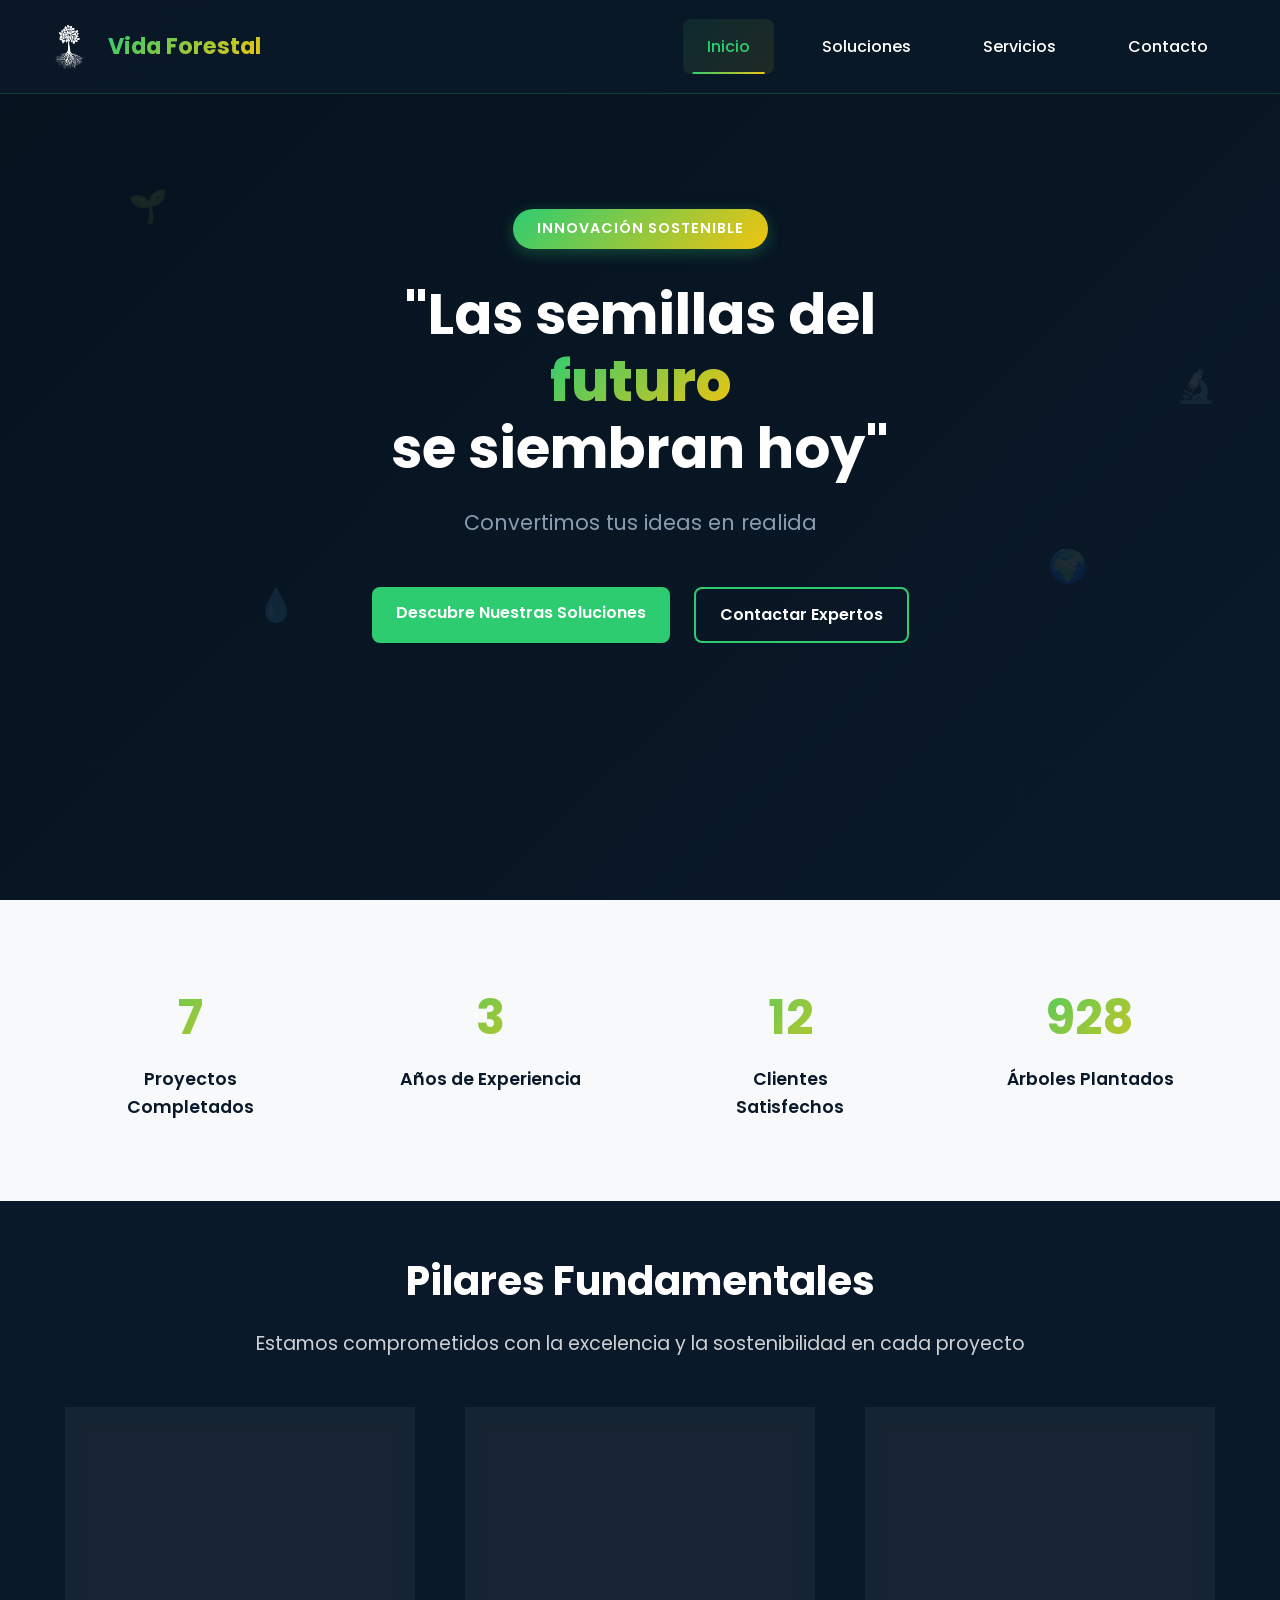
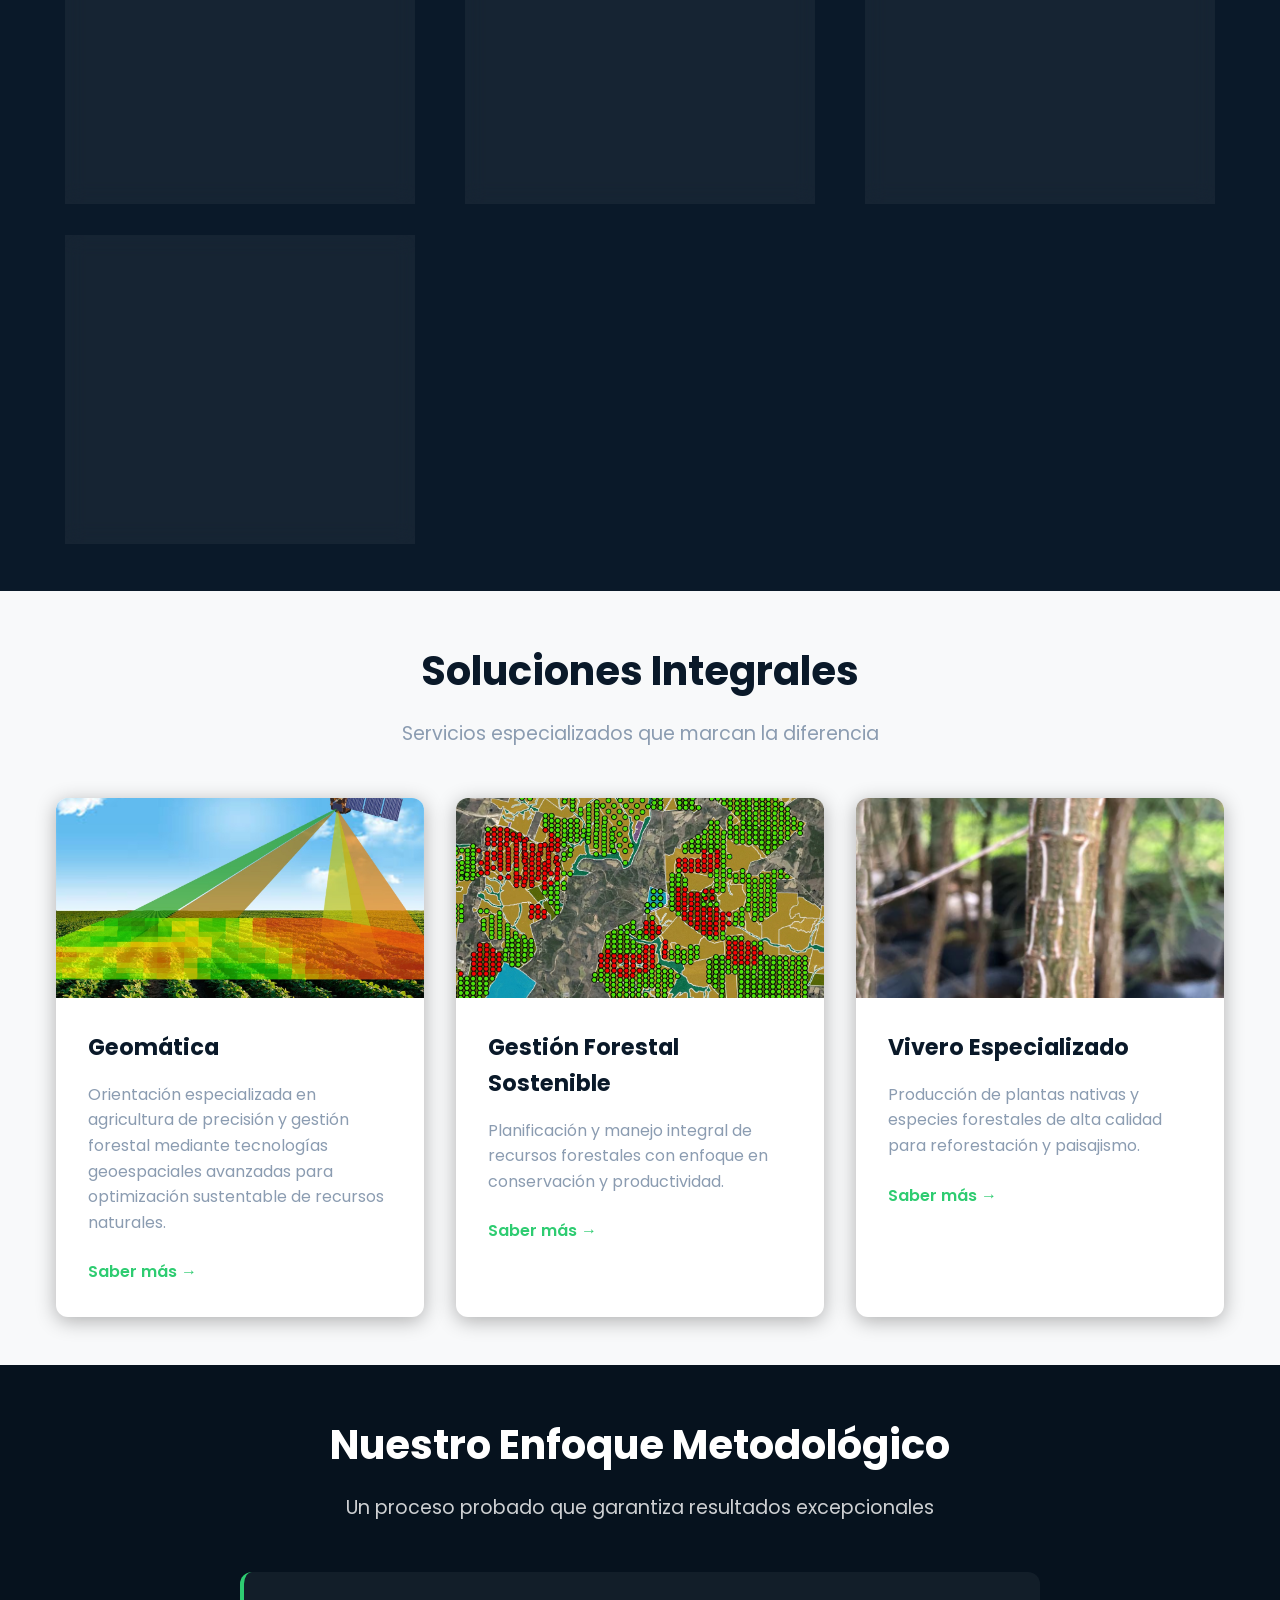
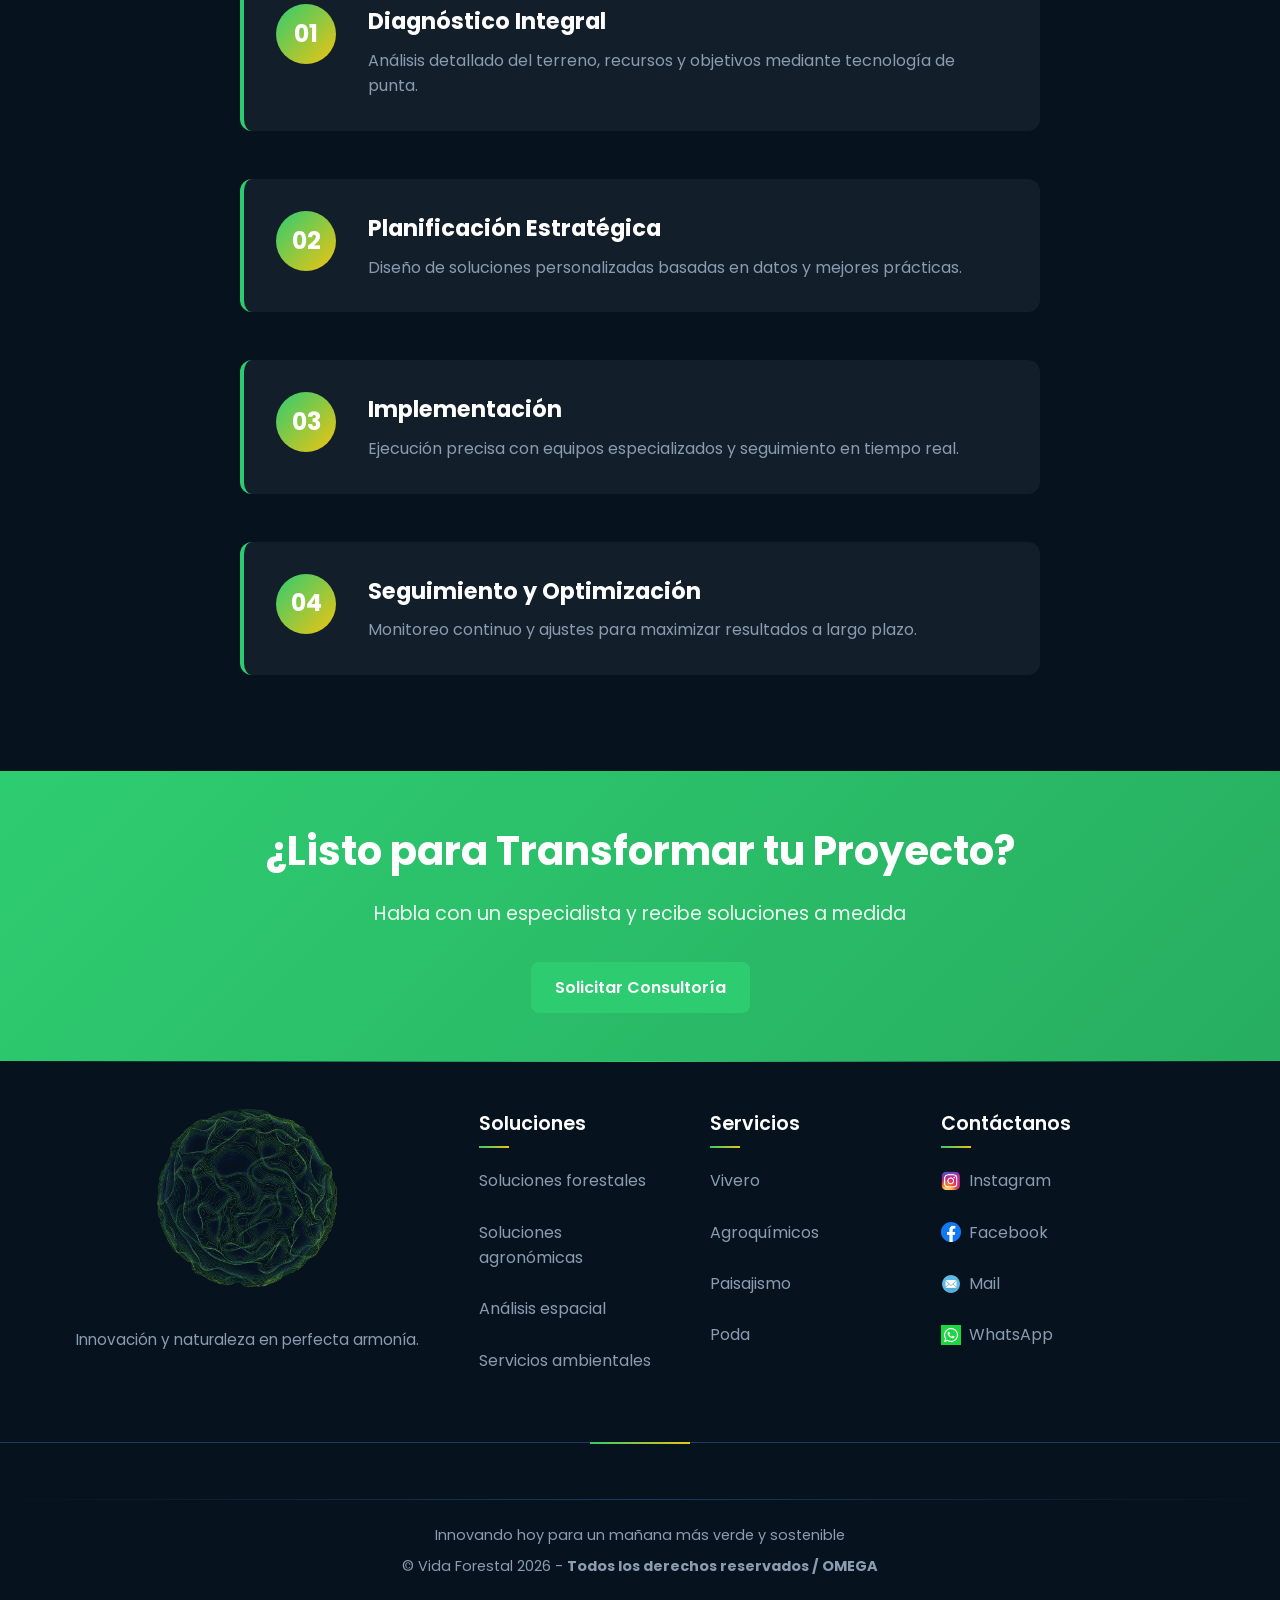
==== index.html @ c8243842 "🌳 Vida Forestal - Sitio web completo" ====
<!DOCTYPE html>
<html lang="es">
<head>
    <meta charset="UTF-8">
    <meta name="viewport" content="width=device-width, initial-scale=1.0">
    <title>Vida Forestal</title>
    <meta name="description" content="Líderes en soluciones forestales sostenibles, tecnología ambiental y gestión de recursos naturales. Innovación y naturaleza en perfecta armonía.">
    <link rel="shortcut icon" href="./img/Logos/data-globe.png" type="image/x-icon">
    <link rel="stylesheet" href="./css/main.css">
    <link rel="stylesheet" href="./css/header-footer.css">
    <link rel="stylesheet" href="./css/index.css">
    <link href="https://unpkg.com/aos@2.3.1/dist/aos.css" rel="stylesheet">
    <link href="https://fonts.googleapis.com/css2?family=Poppins:wght@300;400;500;600;700&display=swap" rel="stylesheet">
</head>

<body>
    <header>
        <div class="logo">
            <img class="logo-img" src="./img/Logos/write.png" alt="VidaForestal">
            <h2 class="nombre">Vida Forestal</h2>
        </div>
        <nav>
            <ul class="menu">
                <li><a href="index.html" class="active">Inicio</a></li>
                <li><a href="Soluciones.html">Soluciones</a></li>
                <li><a href="Servicios.html">Servicios</a></li>                
                <li><a href="Contacto.html">Contacto</a></li>
            </ul>         
        </nav>
        <button class="mobile-menu-btn" aria-label="Menú" aria-expanded="false">☰</button>
    </header>

    <section class="hero-index">
        <div class="hero-video">
            <video autoplay muted loop playsinline class="video-fondo">
                <source src="./video/vivero.mp4" type="video/mp4">
                <source src="./video/trees.mp4" type="video/mp4">
            </video>
            <div class="hero-overlay"></div>
        </div>
        
        <div class="hero-content">
            <div class="hero-badge" data-aos="fade-down">
                <span>Innovación Sostenible</span>
            </div>
            <h1 data-aos="fade-up" data-aos-delay="200">
                <span class="hero-title-line">"Las semillas del</span>
                <span class="hero-title-accent">futuro</span>
                <span class="hero-title-line">se siembran hoy"</span>
            </h1>
            <p data-aos="fade-up" data-aos-delay="400">
                Convertimos tus ideas en realidades productivas
            </p>
            <div class="hero-cta" data-aos="fade-up" data-aos-delay="600">
                <a href="Soluciones.html" class="btn btn-primary">Descubre Nuestras Soluciones</a>
                <a href="Contacto.html" class="btn btn-secondary">Contactar Expertos</a>
            </div>
        </div>

        <div class="scroll-indicator" data-aos="fade-up" data-aos-delay="800">
            <span>Explorar</span>
            <div class="arrow"></div>
        </div>

        <div class="floating-elements">
            <div class="float-element element-1">🌱</div>
            <div class="float-element element-2">🌍</div>
            <div class="float-element element-3">💧</div>
            <div class="float-element element-4">🔬</div>
        </div>
    </section>

    <main>
        <section class="stats-section">
            <div class="container">
                <div class="stats-grid">
                    <div class="stat-item" data-aos="fade-up">
                        <div class="stat-number" data-target="30">0</div>
                        <div class="stat-label">Proyectos Completados</div>
                    </div>
                    <div class="stat-item" data-aos="fade-up" data-aos-delay="100">
                        <div class="stat-number" data-target="10">0</div>
                        <div class="stat-label">Años de Experiencia</div>
                    </div>
                    <div class="stat-item" data-aos="fade-up" data-aos-delay="200">
                        <div class="stat-number" data-target="50">0</div>
                        <div class="stat-label">Clientes Satisfechos</div>
                    </div>
                    <div class="stat-item" data-aos="fade-up" data-aos-delay="300">
                        <div class="stat-number" data-target="4000">0</div>
                        <div class="stat-label">Árboles Plantados</div>
                    </div>
                </div>
            </div>
        </section>

        <section class="values-section">
            <div class="container">
                <div class="section-header" data-aos="fade-up">
                    <h2>Pilares Fundamentales</h2>
                    <p>Estamos comprometidos con la excelencia y la sostenibilidad en cada proyecto</p>
                </div>
                
                <div class="values-grid">
                    <div class="value-card" data-aos="fade-up">
                        <div class="value-icon">🌿</div>
                        <h3>Sostenibilidad Ambiental</h3>
                        <p>Desarrollamos soluciones que respetan y protegen los ecosistemas, garantizando un futuro verde para las próximas generaciones.</p>
                    </div>
                    
                    <div class="value-card" data-aos="fade-up" data-aos-delay="100">
                        <div class="value-icon">🚀</div>
                        <h3>Innovación Tecnológica</h3>
                        <p>Implementamos las últimas tecnologías en GIS, drones y análisis de datos para optimizar cada proyecto.</p>
                    </div>
                    
                    <div class="value-card" data-aos="fade-up" data-aos-delay="200">
                        <div class="value-icon">🤝</div>
                        <h3>Compromiso Social</h3>
                        <p>Trabajamos en estrecha colaboración con productores locales, creando valor compartido y desarrollo regional.</p>
                    </div>
                    
                    <div class="value-card" data-aos="fade-up" data-aos-delay="300">
                        <div class="value-icon">⭐</div>
                        <h3>Excelencia Operativa</h3>
                        <p>Cada proyecto es ejecutado con los más altos estándares de calidad y profesionalismo.</p>
                    </div>
                </div>
            </div>
        </section>

        <section class="featured-services">
            <div class="container">
                <div class="section-header" data-aos="fade-up">
                    <h2>Soluciones Integrales</h2>
                    <p>Servicios especializados que marcan la diferencia</p>
                </div>
                
                <div class="services-grid">
                    <div class="service-card" data-aos="fade-up">
                        <div class="service-image">
                            <img src="./img/Fotos/Geomatica_produccion_Agropecuaria.jpg" alt="Agricultura de Precisión">
                        </div>
                        <div class="service-content">
                            <h3>Geomática</h3>
                            <p>Orientación especializada en agricultura de precisión y gestión forestal mediante tecnologías geoespaciales avanzadas para optimización sustentable de recursos naturales.</p>
                            <a href="Soluciones.html" class="service-link">Saber más →</a>
                        </div>
                    </div>
                    
                    <div class="service-card" data-aos="fade-up" data-aos-delay="100">
                        <div class="service-image">
                            <img src="./img/Fotos/Analisis_inventario.jpg" alt="Gestión Forestal">
                        </div>
                        <div class="service-content">
                            <h3>Gestión Forestal Sostenible</h3>
                            <p>Planificación y manejo integral de recursos forestales con enfoque en conservación y productividad.</p>
                            <a href="Soluciones.html" class="service-link">Saber más →</a>
                        </div>
                    </div>
                    
                    <div class="service-card" data-aos="fade-up" data-aos-delay="200">
                        <div class="service-image">
                            <img src="./img/Fotos/TALLO.jpg" alt="Vivero Especializado">
                        </div>
                        <div class="service-content">
                            <h3>Vivero Especializado</h3>
                            <p>Producción de plantas nativas y especies forestales de alta calidad para reforestación y paisajismo.</p>
                            <a href="Servicios.html" class="service-link">Saber más →</a>
                        </div>
                    </div>
                </div>
            </div>
        </section>

        <section class="process-section">
            <div class="container">
                <div class="section-header" data-aos="fade-up">
                    <h2>Nuestro Enfoque Metodológico</h2>
                    <p>Un proceso probado que garantiza resultados excepcionales</p>
                </div>
                
                <div class="process-steps">
                    <div class="process-step" data-aos="fade-right">
                        <div class="step-number">01</div>
                        <div class="step-content">
                            <h3>Diagnóstico Integral</h3>
                            <p>Análisis detallado del terreno, recursos y objetivos mediante tecnología de punta.</p>
                        </div>
                    </div>
                    
                    <div class="process-step" data-aos="fade-right" data-aos-delay="100">
                        <div class="step-number">02</div>
                        <div class="step-content">
                            <h3>Planificación Estratégica</h3>
                            <p>Diseño de soluciones personalizadas basadas en datos y mejores prácticas.</p>
                        </div>
                    </div>
                    
                    <div class="process-step" data-aos="fade-right" data-aos-delay="200">
                        <div class="step-number">03</div>
                        <div class="step-content">
                            <h3>Implementación</h3>
                            <p>Ejecución precisa con equipos especializados y seguimiento en tiempo real.</p>
                        </div>
                    </div>
                    
                    <div class="process-step" data-aos="fade-right" data-aos-delay="300">
                        <div class="step-number">04</div>
                        <div class="step-content">
                            <h3>Seguimiento y Optimización</h3>
                            <p>Monitoreo continuo y ajustes para maximizar resultados a largo plazo.</p>
                        </div>
                    </div>
                </div>
            </div>
        </section>

        <section class="final-cta">
            <div class="container" data-aos="fade-up">
                <h2>¿Listo para Transformar tu Proyecto?</h2>
                <p>Habla con un especialista y recibe soluciones a medida</p>
                <div class="cta-buttons">
                    <a href="Contacto.html" class="btn btn-primary">Solicitar Consultoría</a>
                </div>
            </div>
        </section>
    </main>

    <footer>
        <div class="container__footer">
            <div class="box__footer">
                <div class="logo">
                    <img src="./img/Logos/data-globe.png" alt="Vida Forestal">
                </div>
                <div class="terms">
                    Innovación y naturaleza en perfecta armonía.
                </div>
            </div>
            <div class="box__footer">
                <h3>Soluciones</h3>
                <a href="Soluciones.html#forestal">Soluciones forestales</a>
                <a href="Soluciones.html#agronomia">Soluciones agronómicas</a>
                <a href="Soluciones.html#analisis">Análisis espacial</a>
                <a href="Soluciones.html#ambiental">Servicios ambientales</a>
            </div>
            <div class="box__footer">
                <h3>Servicios</h3>
                <a href="Servicios.html#vivero">Vivero</a>
                <a href="Servicios.html#agroquimicos">Agroquímicos</a>
                <a href="Servicios.html#servicios-profesionales">Paisajismo</a>
                <a href="Servicios.html#servicios-profesionales">Poda</a>
            </div>
            <div class="box__footer">
                <h3>Contáctanos</h3>
                <a href="https://www.instagram.com/forestal_vida/">
                    <img src="./img/Logos/L_Instagram.jpg" alt="Instagram">Instagram
                </a>
                <a href="https://www.facebook.com/profile.php?id=100095056125139">
                    <img src="./img/Logos/L_Facebook.jpg" alt="facebook">Facebook
                </a>
                <a href="mailto:vidaforestal3@gmail.com">
                    <img src="./img/Logos/L_Mail.jpg" alt="Correo">Mail
                </a>
                <a href="https://wa.me/5491126958481">
                    <img src="./img/Logos/L_WhatsApp.png" alt="WhatsApp">WhatsApp
                </a>
            </div>
        </div>
        <div class="box__copy">
            <hr>
            <p>Innovando hoy para un mañana más verde y sostenible</p>
            <p>&copy; Vida Forestal <span id="current-year">2023</span> - <b>Todos los derechos reservados / OMEGA</b></p>      
        </div> 
    </footer>
    <script src="https://unpkg.com/aos@2.3.1/dist/aos.js"></script>
    <script src="./js/common.js"></script>
    <script src="./js/index.js"></script>
</body>
</html>
---- css/main.css ----
:root {
  --color-primary: #2ecc71;
  --color-primary-dark: #27ae60;
  --color-accent: #f1c40f;
  --color-dark: #0a1929;
  --color-darker: #06121e;
  --color-light: #f8f9fa;
  --color-gray: #8b9cb1;
  --color-text: #333333;
  --color-text-light: #ffffff;
  --color-border: #e0e0e0;
  --btn-bg: var(--color-primary);
  --btn-hover: var(--color-primary-dark);
  
  --header-bg: rgba(10, 25, 41, 0.95);
  --header-scrolled-bg: rgba(6, 18, 30, 0.98);
  --header-text: #ffffff;
  --header-text-hover: #2ecc71;
  --header-border: rgba(46, 204, 113, 0.2);
  
  --footer-bg: #06121e;
  --footer-text: #8b9cb1;
  --footer-text-light: #ffffff;
  --footer-border: #1e3a5c;
  
  --spacing-xs: 0.5rem;
  --spacing-sm: 1rem;
  --spacing-md: 1.5rem;
  --spacing-lg: 2rem;
  --spacing-xl: 3rem;
  
  --border-radius: 8px;
  --border-radius-lg: 12px;
  
  --transition: all 0.3s ease;
  --shadow-sm: 0 2px 4px rgba(0, 0, 0, 0.1);
  --shadow-md: 0 4px 20px rgba(0, 0, 0, 0.3);
  --shadow-lg: 0 10px 30px rgba(0, 0, 0, 0.4);
}

* {margin: 0;padding: 0;box-sizing: border-box;}

body {font-family: 'Poppins', 'Segoe UI', sans-serif;line-height: 1.6;color: var(--color-text);background-color: var(--color-light);}
.container {width: 100%;max-width: 1200px;margin: 0 auto;padding: 0 var(--spacing-sm);}
.btn {display: inline-block;padding: 0.8rem 1.5rem;background-color: var(--color-primary);color: var(--color-text-light);border: none;border-radius: var(--border-radius);text-decoration: none;font-weight: 600;transition: var(--transition);cursor: pointer;}
.btn:hover {background-color: var(--color-primary-dark);transform: translateY(-2px);}
---- css/header-footer.css ----
/* HEADER */
header {position: fixed;top: 0;left: 0;right: 0;width: 100%;display: flex;justify-content: space-between;align-items: center;padding: var(--spacing-md) var(--spacing-xl);background: var(--header-bg);backdrop-filter: blur(20px);-webkit-backdrop-filter: blur(20px);
  border-bottom: 1px solid var(--header-border);z-index: 1000;transition: var(--transition);
}

header.scrolled {padding: var(--spacing-sm) var(--spacing-xl);background: var(--header-scrolled-bg);box-shadow: var(--shadow-md);}
.logo {display: flex;align-items: center;gap: var(--spacing-sm);text-decoration: none;}
.logo-img {height: 45px;width: auto;transition: var(--transition);filter: brightness(0) invert(1);}
.logo .nombre {color: var(--header-text);font-size: 1.4rem;font-weight: 700;background: linear-gradient(135deg, #2ecc71, #f1c40f);-webkit-background-clip: text;-webkit-text-fill-color: transparent;background-clip: text;transition: var(--transition);}
.logo:hover .logo-img {transform: scale(1.1);}
.logo:hover .nombre {background: linear-gradient(135deg, #f1c40f, #2ecc71);-webkit-background-clip: text;-webkit-text-fill-color: transparent;background-clip: text;}
nav ul.menu {display: flex;list-style: none;gap: var(--spacing-md);margin: 0;padding: 0;}
nav ul.menu li {position: relative;}
nav ul.menu a {color: var(--header-text);font-weight: 500;padding: var(--spacing-sm) var(--spacing-md);text-decoration: none;position: relative;transition: var(--transition);border-radius: var(--border-radius);}
nav ul.menu a::before {content: '';position: absolute;bottom: 0;left: 50%;width: 0;height: 2px;background: linear-gradient(135deg, #2ecc71, #f1c40f);transition: var(--transition);transform: translateX(-50%);}
nav ul.menu a::after {content: '';position: absolute;top: 0;left: 0;width: 100%;height: 100%;background: linear-gradient(135deg, rgba(46, 204, 113, 0.1), rgba(241, 196, 15, 0.1));border-radius: var(--border-radius);opacity: 0;transition: var(--transition);z-index: -1;}
nav ul.menu a:hover::before,
nav ul.menu a.active::before {width: 80%;}
nav ul.menu a:hover::after,
nav ul.menu a.active::after {opacity: 1;}
nav ul.menu a:hover,
nav ul.menu a.active {color: var(--header-text-hover);transform: translateY(-2px);}
.mobile-menu-btn {display: none;background: none;border: none;color: var(--header-text);font-size: 1.5rem;cursor: pointer;padding: var(--spacing-xs);border-radius: var(--border-radius);transition: var(--transition);}
.mobile-menu-btn:hover {background: rgba(255, 255, 255, 0.1);}

/* FOOTER */
footer {background: var(--footer-bg);color: var(--footer-text);padding: var(--spacing-xl) 0 var(--spacing-md);position: relative;overflow: hidden;}
footer::before {content: '';position: absolute;top: 0;left: 0;width: 100%;height: 1px;background: linear-gradient(90deg, transparent, var(--header-text-hover), transparent);}
.container__footer {display: grid;grid-template-columns: 2fr 1fr 1fr 1.5fr;gap: var(--spacing-xl);max-width: 1200px;margin: 0 auto;padding: 0 var(--spacing-md);}
.box__footer:first-child .logo {display: flex;flex-direction: column;align-items: center; justify-content: center;text-align: center; width: 100%;margin-bottom: var(--spacing-sm);}
.box__footer:first-child .logo img {width: 180px;height: auto;margin-bottom: var(--spacing-md);display: block;}
.box__footer:first-child .terms {color: var(--footer-text);line-height: 1.7;font-size: 0.95rem;text-align: center;width: 100%;margin-top: var(--spacing-xs);}
.box__footer h3 {color: var(--footer-text-light);margin-bottom: var(--spacing-md);font-size: 1.2rem;font-weight: 600;position: relative;}
.box__footer h3::after {content: '';position: absolute;bottom: -8px;left: 0;width: 30px;height: 2px;background: linear-gradient(135deg, #2ecc71, #f1c40f);}
.box__footer a {color: var(--footer-text);margin-bottom: var(--spacing-sm);display: flex;align-items: center;gap: var(--spacing-xs);transition: var(--transition);text-decoration: none;padding: 0.3rem 0;border-radius: var(--border-radius);}
.box__footer a:hover {color: var(--header-text-hover);transform: translateX(5px);background: rgba(46, 204, 113, 0.1);padding-left: var(--spacing-sm);}
.box__footer a img {width: 20px;height: 20px;transition: var(--transition);}
.box__footer a:hover img {transform: scale(1.1);}
.box__copy {text-align: center;padding-top: var(--spacing-lg);margin-top: var(--spacing-xl);border-top: 1px solid var(--footer-border);position: relative;}
.box__copy::before {content: '';position: absolute;top: -1px;left: 50%;transform: translateX(-50%);width: 100px;height: 2px;background: linear-gradient(135deg, #2ecc71, #f1c40f);}
.box__copy p {margin-bottom: var(--spacing-xs);color: var(--footer-text);font-size: 0.9rem;}
.box__copy hr {border: none;height: 1px;background: linear-gradient(90deg, transparent, var(--footer-border), transparent);margin: var(--spacing-md) 0;}

@media (max-width: 1024px) {
  header {padding: var(--spacing-md);}
  .container__footer {grid-template-columns: 1fr 1fr;gap: var(--spacing-lg);}
  nav ul.menu {gap: var(--spacing-sm);}
  nav ul.menu a {padding: var(--spacing-xs) var(--spacing-sm);font-size: 0.9rem;}
}

@media (max-width: 768px) {
  header {padding: var(--spacing-sm);}
  .mobile-menu-btn {display: block;}
  nav ul.menu {position: fixed;top: 80px;left: -100%;width: 100%;height: calc(100vh - 80px);background: var(--header-scrolled-bg);backdrop-filter: blur(30px);-webkit-backdrop-filter: blur(30px);
    flex-direction: column;align-items: center;justify-content: flex-start;padding-top: var(--spacing-xl);gap: var(--spacing-lg);transition: var(--transition);box-shadow: var(--shadow-lg);border-top: 1px solid var(--header-border);
  }
  nav ul.menu.active {left: 0;}
  nav ul.menu a {font-size: 1.1rem;padding: var(--spacing-md) var(--spacing-xl);width: 80%;text-align: center;border: 1px solid var(--header-border);}
  .logo .nombre {font-size: 1.2rem;}
  .logo-img {height: 35px;}
  .container__footer {grid-template-columns: 1fr;gap: var(--spacing-md);text-align: center;}
  .box__footer h3::after {left: 50%;transform: translateX(-50%);}
  .box__footer a {justify-content: center;}
}

@media (max-width: 480px) {
  header {padding: var(--spacing-xs) var(--spacing-sm);}
  .logo .nombre {font-size: 1.1rem;}
  .logo-img {height: 30px;}
  nav ul.menu a {font-size: 1rem;padding: var(--spacing-sm) var(--spacing-md);}
  .container__footer {padding: 0 var(--spacing-sm);}
  .box__footer .logo img {width: 150px;}
}

@keyframes slideDown {
  from {transform: translateY(-100%);opacity: 0;  }
  to {transform: translateY(0);opacity: 1;}
}

header {animation: slideDown 0.5s ease;}
.footer-particles {position: absolute;top: 0;left: 0;width: 100%;height: 100%;pointer-events: none;opacity: 0.1;}
.footer-particle {position: absolute;width: 2px;height: 2px;background: #2ecc71;border-radius: 50%;animation: floatParticle 6s ease-in-out infinite;}

@keyframes floatParticle {
  0%, 100% {transform: translateY(0) translateX(0);}
  25% {transform: translateY(-10px) translateX(5px);}
  50% {transform: translateY(-20px) translateX(-5px);}
  75% {transform: translateY(-10px) translateX(-10px);}
}
---- css/index.css ----
.hero-index {position: relative;height: 100vh;overflow: hidden;background: linear-gradient(135deg, var(--color-darker) 0%, var(--color-dark) 100%);}
.hero-video {position: absolute;top: 0;left: 0;width: 100%;height: 100%;}
.hero-video .video-fondo {width: 100%;height: 100%;object-fit: cover;opacity: 0.4;}
.hero-overlay {position: absolute;top: 0;left: 0;background: linear-gradient(45deg,rgba(10, 25, 41, 0.85) 0%, rgba(6, 18, 30, 0.75) 50%, rgba(46, 204, 113, 0.1) 100%);}
.hero-content {position: relative;z-index: 2;height: 100%;display: flex;flex-direction: column;justify-content: center;
    align-items: center;text-align: center;color: var(--color-text-light);padding: 0 var(--spacing-md);max-width: 1200px;margin: 0 auto;
}
.hero-badge {background: linear-gradient(135deg, var(--color-primary), var(--color-accent));color: var(--color-text-light);padding: 0.5rem 1.5rem;border-radius: 50px;
    font-size: 0.9rem;font-weight: 600;margin-bottom: var(--spacing-lg);text-transform: uppercase;letter-spacing: 1px;box-shadow: 0 4px 15px rgba(46, 204, 113, 0.3);
}
.hero-content h1 {font-size: 3.5rem;margin-bottom: var(--spacing-md);line-height: 1.2;font-weight: 700;}
.hero-title-line {display: block;color: var(--color-text-light);}
.hero-title-accent {display: inline-block;background: linear-gradient(135deg, var(--color-primary), var(--color-accent));-webkit-background-clip: text;-webkit-text-fill-color: transparent;background-clip: text;font-weight: 800;}
.hero-content p {font-size: 1.3rem;margin-bottom: var(--spacing-xl);color: var(--color-gray);max-width: 600px;line-height: 1.6;}
.hero-cta {display: flex;gap: var(--spacing-md);margin-bottom: var(--spacing-xl);flex-wrap: wrap;justify-content: center;}
.btn-secondary {background: transparent;color: var(--color-text-light);border: 2px solid var(--color-primary);transition: all 0.3s ease;}
.btn-secondary:hover {background: var(--color-primary);color: var(--color-text-light);transform: translateY(-2px);}
.scroll-indicator {display: flex;flex-direction: column;align-items: center;gap: var(--spacing-xs);color: var(--color-gray);font-size: 0.9rem;}
.arrow {width: 2px;height: 30px;background: linear-gradient(to bottom, var(--color-primary), transparent);animation: bounce 2s infinite;}

@keyframes bounce {
    0%, 20%, 50%, 80%, 100% {transform: translateY(0);}
    40% {transform: translateY(-10px);}
    60% {transform: translateY(-5px);}
}

.floating-elements {position: absolute;top: 0;left: 0;width: 100%;height: 100%;pointer-events: none;}
.float-element {position: absolute;font-size: 2rem;opacity: 0.1;animation: floatRandom 8s ease-in-out infinite;}
.element-1 {top: 20%;left: 10%;animation-delay: 0s;}
.element-2 {top: 60%;right: 15%;animation-delay: 2s;}
.element-3 {bottom: 30%;left: 20%;animation-delay: 4s;}
.element-4 {top: 40%;right: 5%;animation-delay: 6s;}

@keyframes floatRandom {
    0%, 100% {transform: translateY(0) translateX(0) rotate(0deg);}
    25% {transform: translateY(-20px) translateX(10px) rotate(5deg);}
    50% {transform: translateY(-40px) translateX(-5px) rotate(-5deg);}
    75% {transform: translateY(-20px) translateX(-10px) rotate(3deg);}
}

.stats-section {padding: var(--spacing-xl) 0;background: var(--color-light);}
.stats-grid {display: grid;grid-template-columns: repeat(auto-fit, minmax(200px, 1fr));gap: var(--spacing-lg);text-align: center;}
.stat-item {padding: var(--spacing-lg);}
.stat-number {font-size: 3rem;font-weight: 700;background: linear-gradient(135deg, var(--color-primary), var(--color-accent));-webkit-background-clip: text;-webkit-text-fill-color: transparent;background-clip: text;margin-bottom: var(--spacing-xs);}
.stat-label {color: var(--color-dark);font-weight: 600;font-size: 1.1rem;}
.values-section {padding: var(--spacing-xl) 0;background: var(--color-dark);color: var(--color-text-light);}
.values-grid {display: grid;grid-template-columns: repeat(auto-fit, minmax(280px, 1fr));gap: var(--spacing-lg);}
.value-card {text-align: center;padding: var(--spacing-lg);background: rgba(255, 255, 255, 0.05);border-radius: var(--border-radius-lg);border: 1px solid var(--header-border);transition: var(--transition);backdrop-filter: blur(10px);}
.value-card:hover {transform: translateY(-5px);border-color: var(--color-primary);box-shadow: 0 15px 30px rgba(46, 204, 113, 0.1);}
.value-icon {font-size: 3rem;margin-bottom: var(--spacing-md);}
.value-card h3 {font-size: 1.4rem;margin-bottom: var(--spacing-sm);color: var(--color-text-light);}
.value-card p {color: var(--color-gray);line-height: 1.6;}
.featured-services {padding: var(--spacing-xl) 0;background: var(--color-light);}
.services-grid {display: grid;grid-template-columns: repeat(auto-fit, minmax(350px, 1fr));gap: var(--spacing-lg);}
.service-card {background: var(--color-text-light);border-radius: var(--border-radius-lg);overflow: hidden;box-shadow: var(--shadow-md);transition: var(--transition);cursor: pointer;}
.service-card:hover {transform: translateY(-10px);box-shadow: var(--shadow-lg);}
.service-image {height: 200px;overflow: hidden;}
.service-image img {width: 100%;height: 100%;object-fit: cover;transition: var(--transition);}
.service-card:hover .service-image img {transform: scale(1.1);}
.service-content {padding: var(--spacing-lg);}
.service-content h3 {font-size: 1.4rem;margin-bottom: var(--spacing-sm);color: var(--color-dark);}
.service-content p {color: var(--color-gray);margin-bottom: var(--spacing-md);line-height: 1.6;}
.service-link {color: var(--color-primary);font-weight: 600;text-decoration: none;transition: var(--transition);}
.service-link:hover {color: var(--color-primary-dark);transform: translateX(5px);}
.process-section {padding: var(--spacing-xl) 0;background: var(--color-darker);color: var(--color-text-light);}
.process-steps {max-width: 800px;margin: 0 auto;}
.process-step {display: flex;align-items: flex-start;gap: var(--spacing-lg);margin-bottom: var(--spacing-xl);padding: var(--spacing-lg);background: rgba(255, 255, 255, 0.05);border-radius: var(--border-radius-lg);border-left: 4px solid var(--color-primary);transition: var(--transition);}
.process-step:hover {background: rgba(255, 255, 255, 0.08);transform: translateX(10px);}
.step-number {background: linear-gradient(135deg, var(--color-primary), var(--color-accent));color: var(--color-text-light);width: 60px;height: 60px;border-radius: 50%;display: flex;align-items: center;justify-content: center;font-size: 1.5rem;font-weight: 700;flex-shrink: 0;}
.step-content h3 {font-size: 1.4rem;margin-bottom: var(--spacing-xs);color: var(--color-text-light);}
.step-content p {color: var(--color-gray);line-height: 1.6;}
.testimonials-section {padding: var(--spacing-xl) 0;background: var(--color-light);}
.testimonials-grid {display: grid;grid-template-columns: repeat(auto-fit, minmax(300px, 1fr));gap: var(--spacing-lg);}
.testimonial-card {background: var(--color-text-light);padding: var(--spacing-lg);border-radius: var(--border-radius-lg);box-shadow: var(--shadow-md);transition: var(--transition);}
.testimonial-card:hover {transform: translateY(-5px);box-shadow: var(--shadow-lg);}
.testimonial-content {position: relative;margin-bottom: var(--spacing-md);}
.testimonial-content p {color: var(--color-dark);font-style: italic;line-height: 1.6;position: relative;padding-left: var(--spacing-md);}
.testimonial-content p::before {content: '"';position: absolute;left: 0;top: -10px;font-size: 3rem;color: var(--color-primary);opacity: 0.3;}
.testimonial-author {border-top: 1px solid var(--color-border);padding-top: var(--spacing-sm);}
.testimonial-author strong {color: var(--color-dark);display: block;margin-bottom: 0.2rem;}
.testimonial-author span {color: var(--color-gray);font-size: 0.9rem;}
.final-cta {padding: var(--spacing-xl) 0;background: linear-gradient(135deg, var(--color-primary), var(--color-primary-dark));color: var(--color-text-light);text-align: center;}
.final-cta h2 {font-size: 2.5rem;margin-bottom: var(--spacing-sm);color: var(--color-text-light);}
.final-cta p {font-size: 1.2rem;margin-bottom: var(--spacing-lg);opacity: 0.9;max-width: 600px;margin-left: auto;margin-right: auto;}
.cta-buttons {display: flex;gap: var(--spacing-md);justify-content: center;flex-wrap: wrap;}
.final-cta .btn-secondary {border-color: var(--color-text-light);color: var(--color-text-light);}
.final-cta .btn-secondary:hover {background: var(--color-text-light);color: var(--color-primary);}
.section-header{text-align:center;margin-bottom:var(--spacing-xl);max-width:800px;margin-left:auto;margin-right:auto;}
.section-header h2{font-size:2.5rem;margin-bottom:var(--spacing-sm);color:var(--color-dark);font-weight:700;}
.section-header p{font-size:1.2rem;color:var(--color-gray);line-height:1.6;margin-bottom:0;}
.values-section .section-header h2,.process-section .section-header h2{color:var(--color-text-light);}
.values-section .section-header p,.process-section .section-header p{color:rgba(255,255,255,0.8);}
.values-grid{display:grid;grid-template-columns:repeat(auto-fit,minmax(280px,1fr));gap:var(--spacing-lg);justify-items:center;}
.value-card{text-align:center;padding:var(--spacing-lg);background:rgba(255,255,255,0.05);border-radius:var(--border-radius-lg);border:1px solid var(--header-border);transition:var(--transition);backdrop-filter:blur(10px);max-width:350px;width:100%;}
.services-grid{display:grid;grid-template-columns:repeat(auto-fit,minmax(350px,1fr));gap:var(--spacing-lg);justify-items:center;}
.service-card{background:var(--color-text-light);border-radius:var(--border-radius-lg);overflow:hidden;box-shadow:var(--shadow-md);transition:var(--transition);cursor:pointer;max-width:380px;width:100%;}
.testimonials-grid{display:grid;grid-template-columns:repeat(auto-fit,minmax(300px,1fr));gap:var(--spacing-lg);justify-items:center;}
.testimonial-card{background:var(--color-text-light);padding:var(--spacing-lg);border-radius:var(--border-radius-lg);box-shadow:var(--shadow-md);transition:var(--transition);max-width:320px;width:100%;}
.stats-grid{display:grid;grid-template-columns:repeat(auto-fit,minmax(200px,1fr));gap:var(--spacing-lg);text-align:center;justify-items:center;}
.stat-item{padding:var(--spacing-lg);max-width:250px;width:100%;}
.value-icon{font-size:3.5rem;margin-bottom:var(--spacing-md);}

@media (max-width:768px){
    .section-header h2{font-size:2rem;}
    .section-header p{font-size:1.1rem;}
    .value-card{max-width:100%;}
    .value-icon{font-size:3rem;}
}

@media (max-width: 768px) {
    .hero-content h1 {font-size: 2.5rem;}
    .hero-content p {font-size: 1.1rem;}
    .hero-cta {flex-direction: column;align-items: center;}
    .stats-grid {grid-template-columns: repeat(2, 1fr);}
    .stat-number {font-size: 2.5rem;}
    .process-step {flex-direction: column;text-align: center;gap: var(--spacing-md);}
    .cta-buttons {flex-direction: column;align-items: center;}
}

@media (max-width: 480px) {
    .hero-content h1 {font-size: 2rem;}
    .stats-grid {grid-template-columns: 1fr;}
    .services-grid {grid-template-columns: 1fr;}
    .values-grid {grid-template-columns: 1fr;}
}
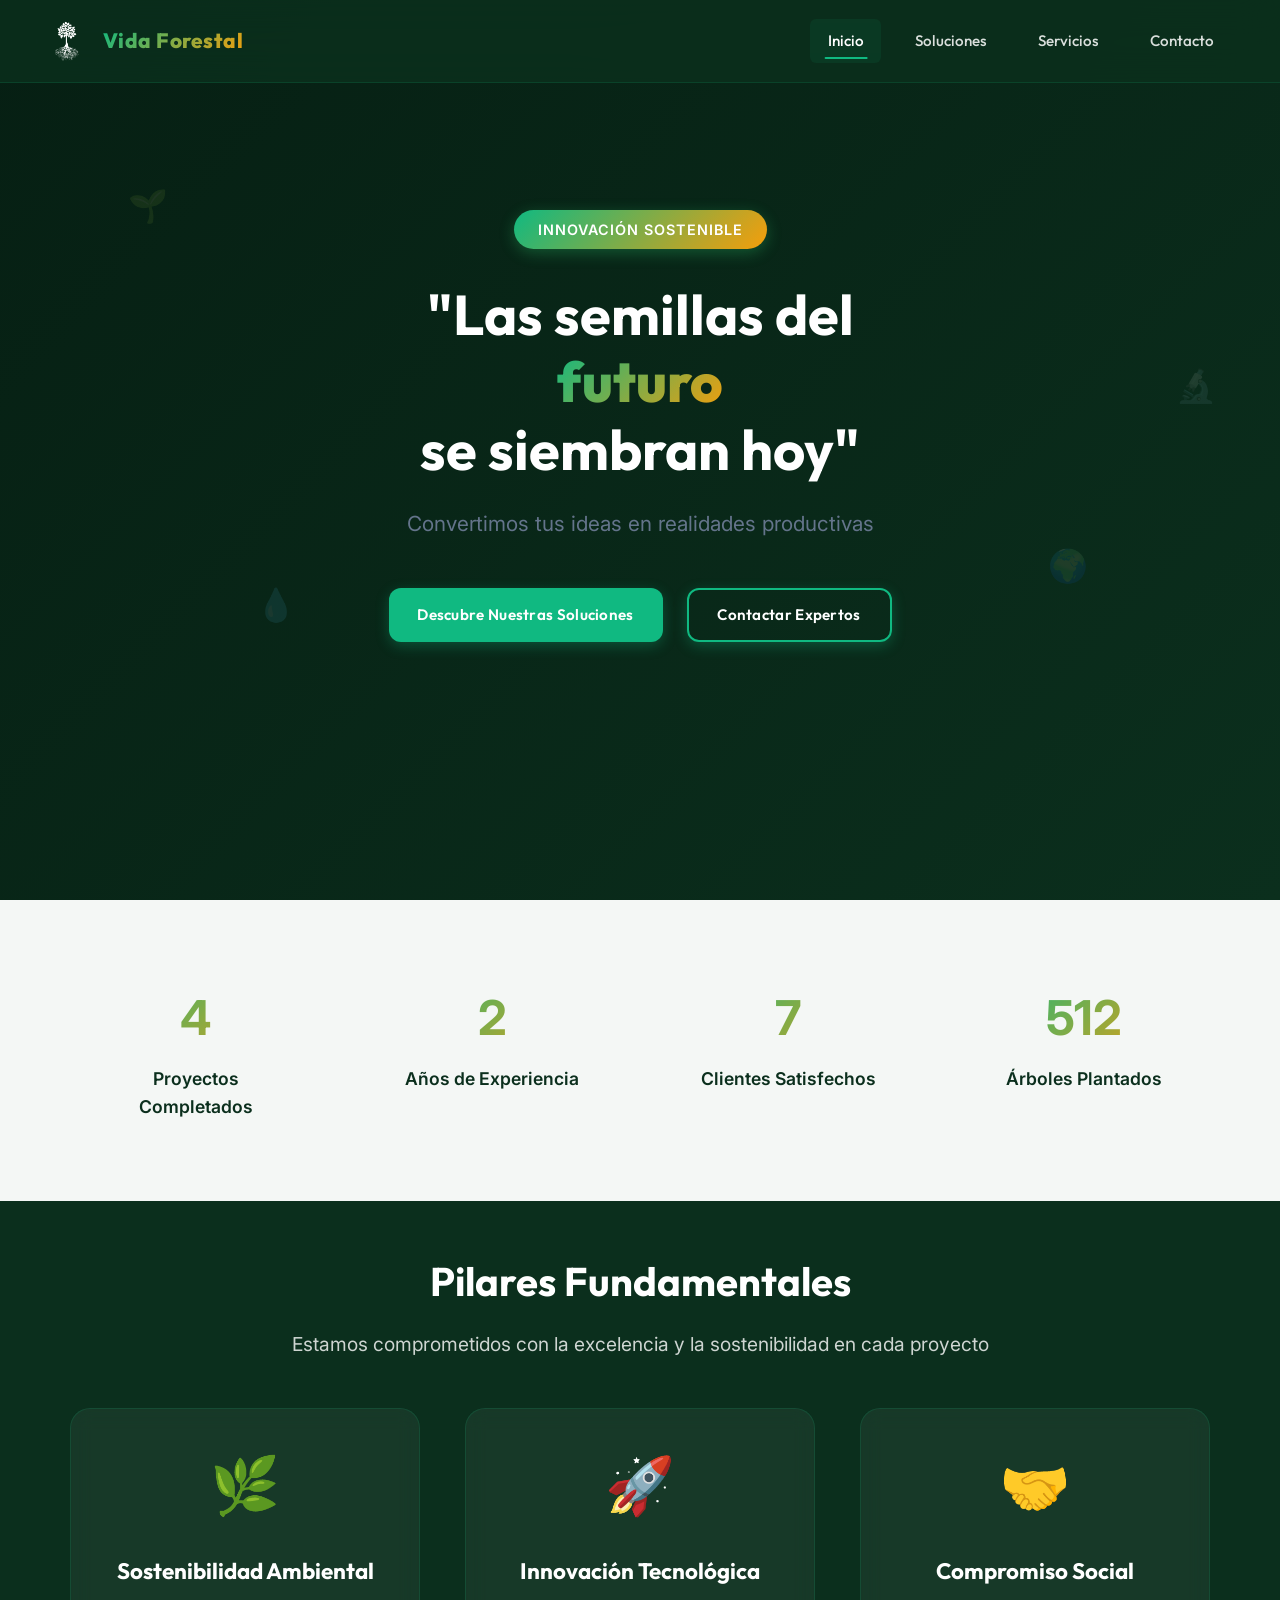
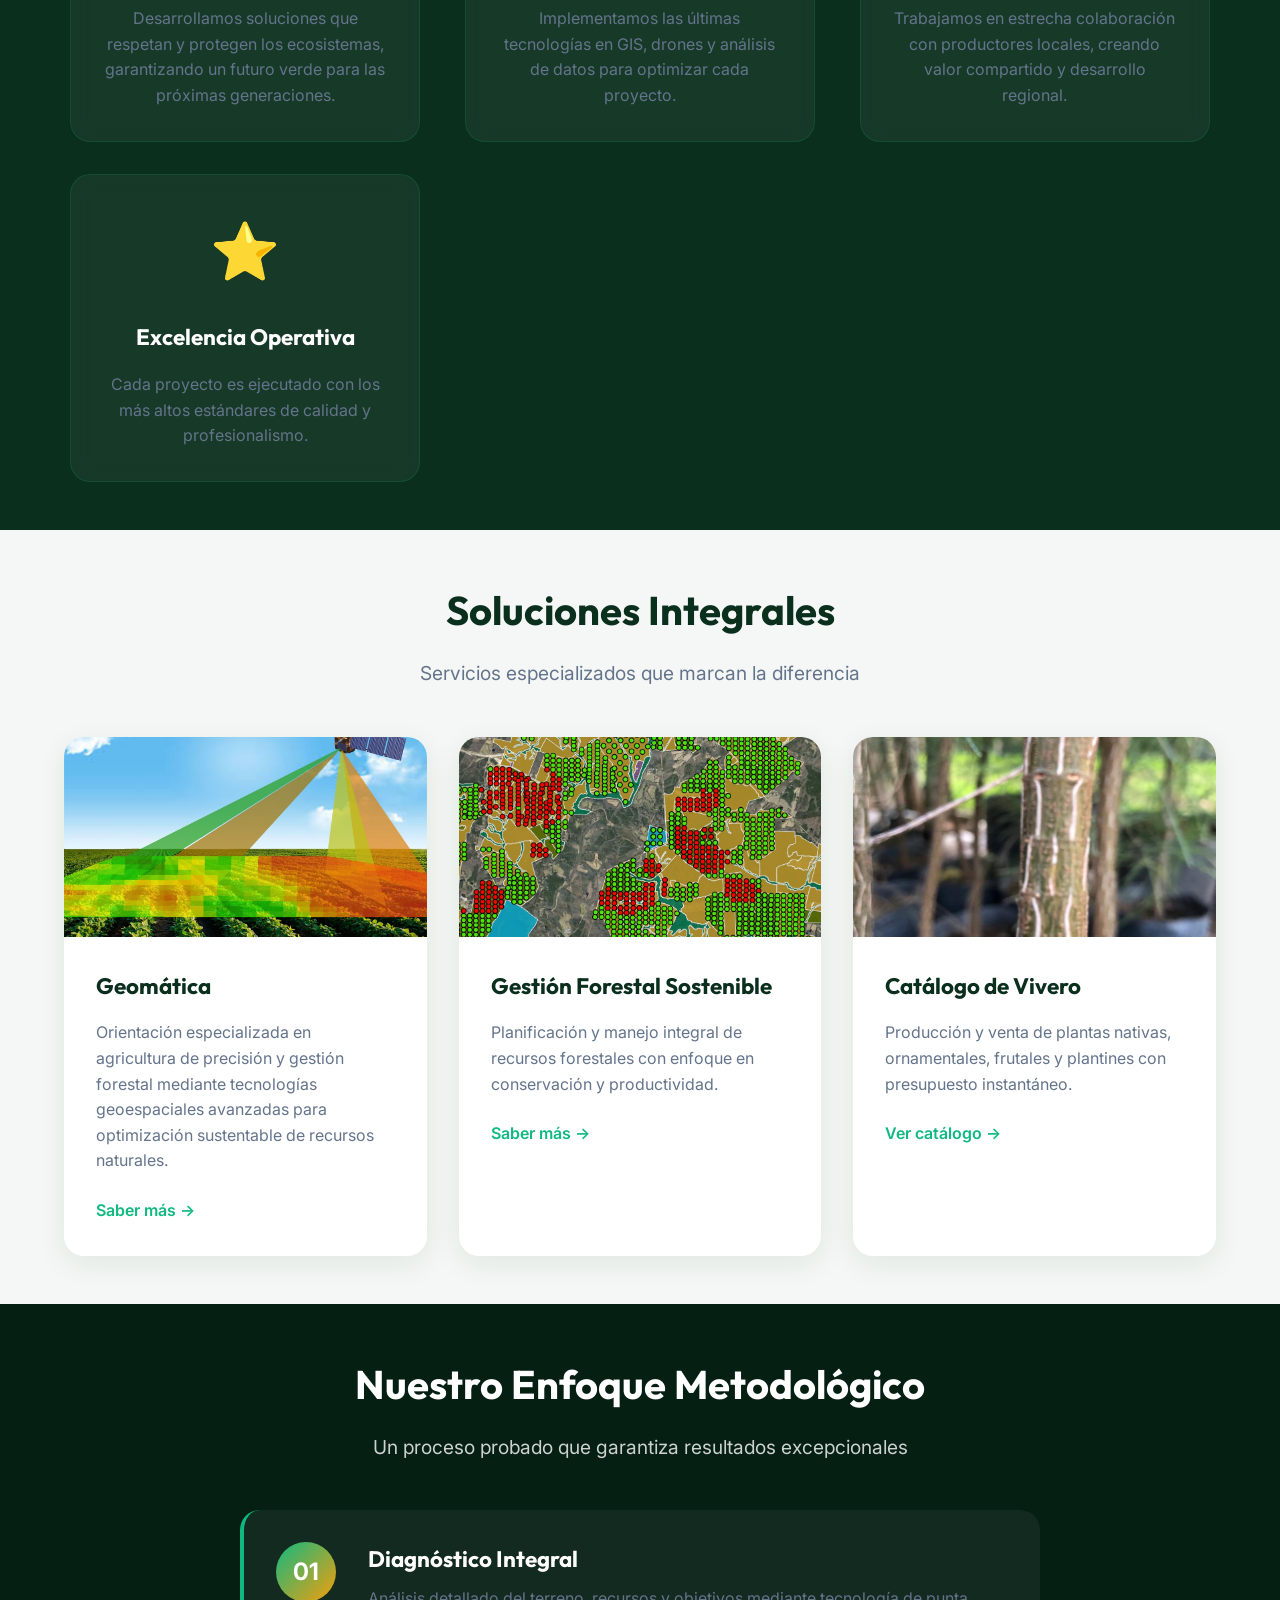
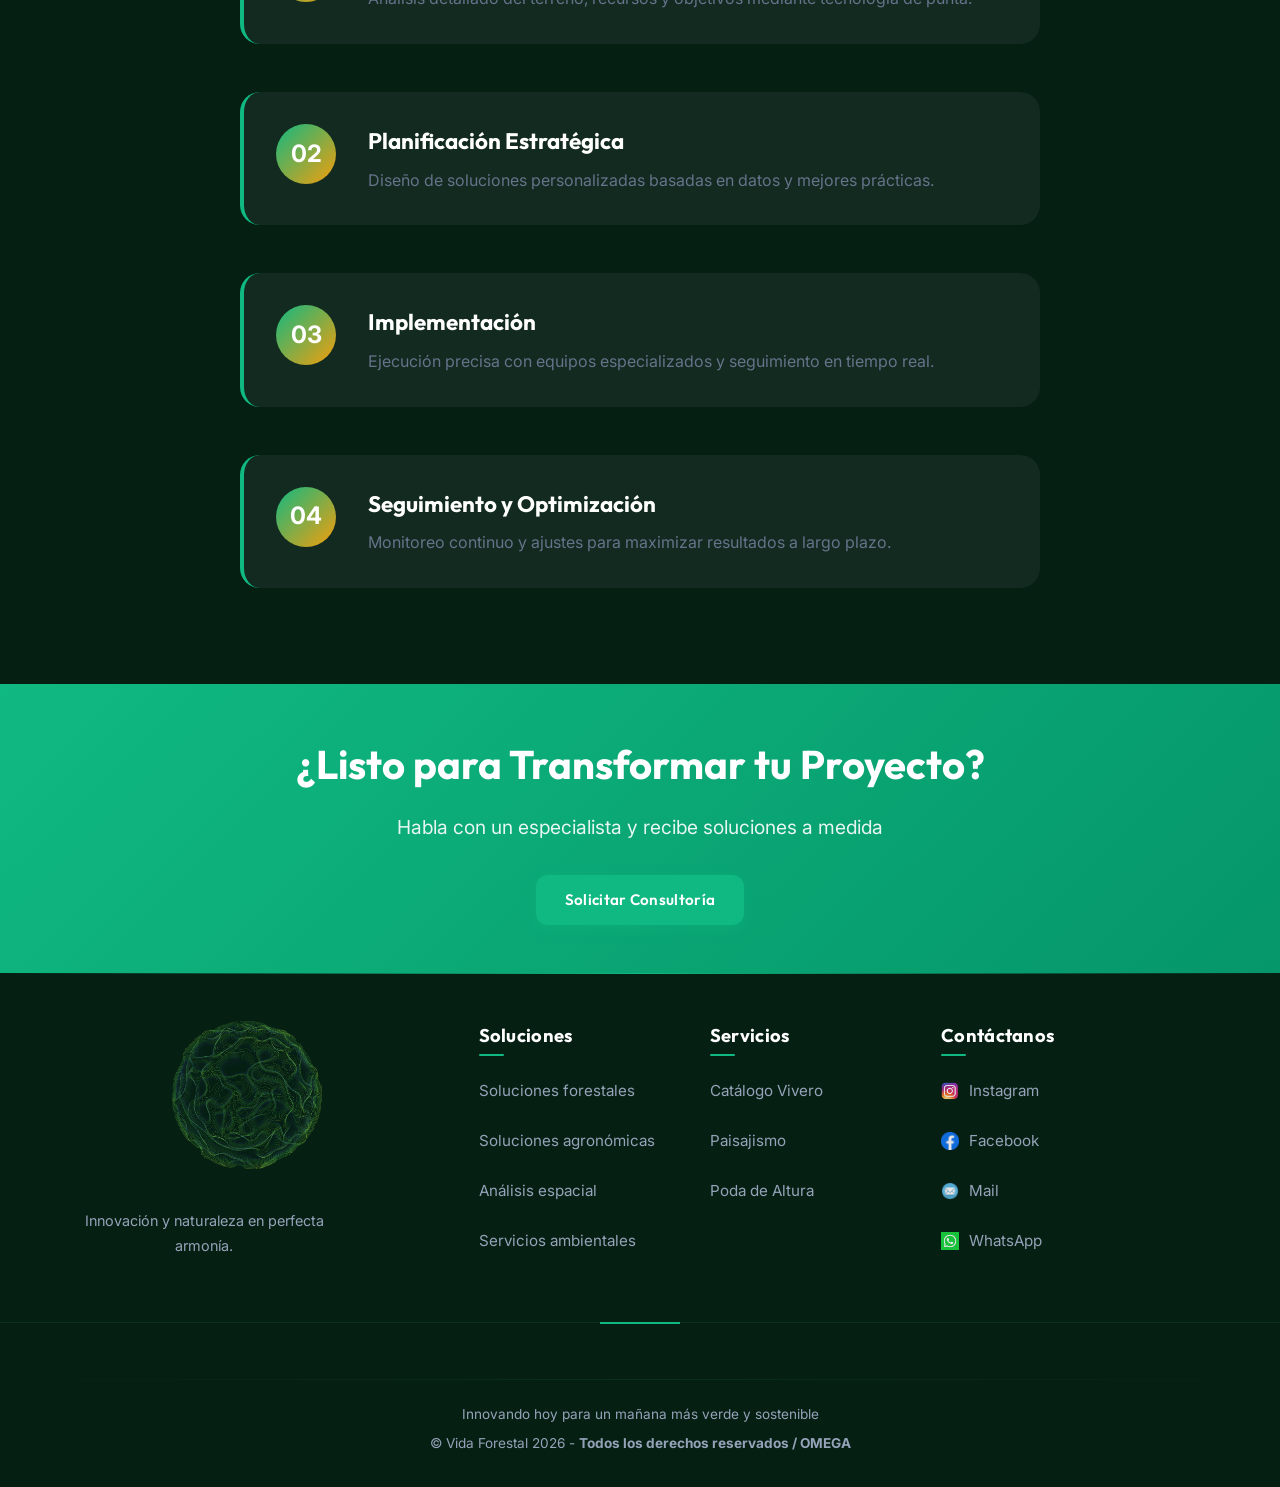
==== commit 1a65e873: "feat: modernizar diseno visual e implementar catalogo interactivo, cotizaciones por WhatsApp y READM" ====
--- a/index.html
+++ b/index.html
@@ -164,9 +164,9 @@
                             <img src="./img/Fotos/TALLO.jpg" alt="Vivero Especializado">
                         </div>
                         <div class="service-content">
-                            <h3>Vivero Especializado</h3>
-                            <p>Producción de plantas nativas y especies forestales de alta calidad para reforestación y paisajismo.</p>
-                            <a href="Servicios.html" class="service-link">Saber más →</a>
+                            <h3>Catálogo de Vivero</h3>
+                            <p>Producción y venta de plantas nativas, ornamentales, frutales y plantines con presupuesto instantáneo.</p>
+                            <a href="Servicios.html#vivero" class="service-link">Ver catálogo →</a>
                         </div>
                     </div>
                 </div>
@@ -246,10 +246,10 @@
             </div>
             <div class="box__footer">
                 <h3>Servicios</h3>
-                <a href="Servicios.html#vivero">Vivero</a>
-                <a href="Servicios.html#agroquimicos">Agroquímicos</a>
+                <a href="Servicios.html#vivero">Catálogo Vivero</a>
+                <!-- <a href="Servicios.html#agroquimicos">Agroquímicos</a> -->
                 <a href="Servicios.html#servicios-profesionales">Paisajismo</a>
-                <a href="Servicios.html#servicios-profesionales">Poda</a>
+                <a href="Servicios.html#servicios-profesionales">Poda de Altura</a>
             </div>
             <div class="box__footer">
                 <h3>Contáctanos</h3>
--- a/css/main.css
+++ b/css/main.css
@@ -1,46 +1,115 @@
+@import url('https://fonts.googleapis.com/css2?family=Inter:wght@300;400;500;600;700&family=Outfit:wght@300;400;500;600;700;800&display=swap');
+
 :root {
-  --color-primary: #2ecc71;
-  --color-primary-dark: #27ae60;
-  --color-accent: #f1c40f;
-  --color-dark: #0a1929;
-  --color-darker: #06121e;
-  --color-light: #f8f9fa;
-  --color-gray: #8b9cb1;
-  --color-text: #333333;
-  --color-text-light: #ffffff;
-  --color-border: #e0e0e0;
+  /* Paleta de Colores Moderna (Verdes Forestales Premium y Acentos Ámbar) */
+  --color-primary: #10B981;        /* Esmeralda Vibrante */
+  --color-primary-dark: #059669;   /* Esmeralda Oscuro */
+  --color-primary-light: #ECFDF5;  /* Fondo Menta Suave */
+  --color-accent: #F59E0B;         /* Ámbar Cálido */
+  --color-dark: #0B2F1D;           /* Verde Bosque Profundo */
+  --color-darker: #061F13;         /* Verde Bosque Profundo Oscuro */
+  --color-light: #F4F7F5;          /* Gris Sage Suave */
+  --color-gray: #64748B;           /* Gris Pizarra */
+  --color-text: #1E293B;           /* Texto Principal Oscuro */
+  --color-text-light: #FFFFFF;     /* Texto Claro */
+  --color-border: #E2E8F0;         /* Borde Pizarra Claro */
+  
+  /* Botones */
   --btn-bg: var(--color-primary);
   --btn-hover: var(--color-primary-dark);
   
-  --header-bg: rgba(10, 25, 41, 0.95);
-  --header-scrolled-bg: rgba(6, 18, 30, 0.98);
-  --header-text: #ffffff;
-  --header-text-hover: #2ecc71;
-  --header-border: rgba(46, 204, 113, 0.2);
+  /* Cabecera (Header) Glassmorphism */
+  --header-bg: rgba(11, 47, 29, 0.85);
+  --header-scrolled-bg: rgba(6, 31, 19, 0.95);
+  --header-text: #FFFFFF;
+  --header-text-hover: #10B981;
+  --header-border: rgba(16, 185, 129, 0.15);
   
-  --footer-bg: #06121e;
-  --footer-text: #8b9cb1;
-  --footer-text-light: #ffffff;
-  --footer-border: #1e3a5c;
+  /* Pie de página (Footer) */
+  --footer-bg: #061F13;
+  --footer-text: #94A3B8;
+  --footer-text-light: #FFFFFF;
+  --footer-border: #0B2F1D;
   
+  /* Espaciado */
   --spacing-xs: 0.5rem;
   --spacing-sm: 1rem;
   --spacing-md: 1.5rem;
   --spacing-lg: 2rem;
   --spacing-xl: 3rem;
   
-  --border-radius: 8px;
-  --border-radius-lg: 12px;
+  /* Radios de Borde */
+  --border-radius-sm: 6px;
+  --border-radius: 12px;
+  --border-radius-lg: 20px;
   
-  --transition: all 0.3s ease;
-  --shadow-sm: 0 2px 4px rgba(0, 0, 0, 0.1);
-  --shadow-md: 0 4px 20px rgba(0, 0, 0, 0.3);
-  --shadow-lg: 0 10px 30px rgba(0, 0, 0, 0.4);
+  /* Transiciones y Sombras */
+  --transition: all 0.3s cubic-bezier(0.4, 0, 0.2, 1);
+  --shadow-sm: 0 2px 8px rgba(11, 47, 29, 0.04);
+  --shadow-md: 0 8px 30px rgba(11, 47, 29, 0.08);
+  --shadow-lg: 0 16px 40px rgba(11, 47, 29, 0.15);
+  
+  /* Variables Glassmorphism */
+  --glass-bg: rgba(255, 255, 255, 0.7);
+  --glass-border: rgba(255, 255, 255, 0.5);
+  --glass-shadow: 0 8px 32px 0 rgba(11, 47, 29, 0.06);
 }
 
-* {margin: 0;padding: 0;box-sizing: border-box;}
+* {
+  margin: 0;
+  padding: 0;
+  box-sizing: border-box;
+}
 
-body {font-family: 'Poppins', 'Segoe UI', sans-serif;line-height: 1.6;color: var(--color-text);background-color: var(--color-light);}
-.container {width: 100%;max-width: 1200px;margin: 0 auto;padding: 0 var(--spacing-sm);}
-.btn {display: inline-block;padding: 0.8rem 1.5rem;background-color: var(--color-primary);color: var(--color-text-light);border: none;border-radius: var(--border-radius);text-decoration: none;font-weight: 600;transition: var(--transition);cursor: pointer;}
-.btn:hover {background-color: var(--color-primary-dark);transform: translateY(-2px);}+body {
+  font-family: 'Inter', -apple-system, BlinkMacSystemFont, 'Segoe UI', Roboto, sans-serif;
+  line-height: 1.6;
+  color: var(--color-text);
+  background-color: var(--color-light);
+  -webkit-font-smoothing: antialiased;
+  -moz-osx-font-smoothing: grayscale;
+}
+
+h1, h2, h3, h4, h5, h6, .nombre {
+  font-family: 'Outfit', sans-serif;
+  font-weight: 700;
+  color: var(--color-dark);
+}
+
+.container {
+  width: 100%;
+  max-width: 1200px;
+  margin: 0 auto;
+  padding: 0 var(--spacing-md);
+}
+
+/* Botón Premium */
+.btn {
+  display: inline-flex;
+  align-items: center;
+  justify-content: center;
+  gap: 0.5rem;
+  padding: 0.8rem 1.8rem;
+  background-color: var(--color-primary);
+  color: var(--color-text-light);
+  border: none;
+  border-radius: var(--border-radius);
+  text-decoration: none;
+  font-weight: 600;
+  font-family: 'Outfit', sans-serif;
+  font-size: 0.95rem;
+  letter-spacing: 0.3px;
+  transition: var(--transition);
+  cursor: pointer;
+  box-shadow: 0 4px 14px rgba(16, 185, 129, 0.3);
+}
+
+.btn:hover {
+  background-color: var(--color-primary-dark);
+  transform: translateY(-2px);
+  box-shadow: 0 6px 20px rgba(16, 185, 129, 0.4);
+}
+
+.btn:active {
+  transform: translateY(0);
+}
--- a/css/header-footer.css
+++ b/css/header-footer.css
@@ -1,89 +1,441 @@
-/* HEADER */
-header {position: fixed;top: 0;left: 0;right: 0;width: 100%;display: flex;justify-content: space-between;align-items: center;padding: var(--spacing-md) var(--spacing-xl);background: var(--header-bg);backdrop-filter: blur(20px);-webkit-backdrop-filter: blur(20px);
-  border-bottom: 1px solid var(--header-border);z-index: 1000;transition: var(--transition);
-}
-
-header.scrolled {padding: var(--spacing-sm) var(--spacing-xl);background: var(--header-scrolled-bg);box-shadow: var(--shadow-md);}
-.logo {display: flex;align-items: center;gap: var(--spacing-sm);text-decoration: none;}
-.logo-img {height: 45px;width: auto;transition: var(--transition);filter: brightness(0) invert(1);}
-.logo .nombre {color: var(--header-text);font-size: 1.4rem;font-weight: 700;background: linear-gradient(135deg, #2ecc71, #f1c40f);-webkit-background-clip: text;-webkit-text-fill-color: transparent;background-clip: text;transition: var(--transition);}
-.logo:hover .logo-img {transform: scale(1.1);}
-.logo:hover .nombre {background: linear-gradient(135deg, #f1c40f, #2ecc71);-webkit-background-clip: text;-webkit-text-fill-color: transparent;background-clip: text;}
-nav ul.menu {display: flex;list-style: none;gap: var(--spacing-md);margin: 0;padding: 0;}
-nav ul.menu li {position: relative;}
-nav ul.menu a {color: var(--header-text);font-weight: 500;padding: var(--spacing-sm) var(--spacing-md);text-decoration: none;position: relative;transition: var(--transition);border-radius: var(--border-radius);}
-nav ul.menu a::before {content: '';position: absolute;bottom: 0;left: 50%;width: 0;height: 2px;background: linear-gradient(135deg, #2ecc71, #f1c40f);transition: var(--transition);transform: translateX(-50%);}
-nav ul.menu a::after {content: '';position: absolute;top: 0;left: 0;width: 100%;height: 100%;background: linear-gradient(135deg, rgba(46, 204, 113, 0.1), rgba(241, 196, 15, 0.1));border-radius: var(--border-radius);opacity: 0;transition: var(--transition);z-index: -1;}
+/* HEADER MODERNIZADO */
+header {
+  position: fixed;
+  top: 0;
+  left: 0;
+  right: 0;
+  width: 100%;
+  display: flex;
+  justify-content: space-between;
+  align-items: center;
+  padding: 1.2rem var(--spacing-xl);
+  background: var(--header-bg);
+  backdrop-filter: blur(20px);
+  -webkit-backdrop-filter: blur(20px);
+  border-bottom: 1px solid var(--header-border);
+  z-index: 1000;
+  transition: var(--transition);
+}
+
+header.scrolled {
+  padding: 0.8rem var(--spacing-xl);
+  background: var(--header-scrolled-bg);
+  box-shadow: var(--shadow-md);
+}
+
+.logo {
+  display: flex;
+  align-items: center;
+  gap: var(--spacing-sm);
+  text-decoration: none;
+}
+
+.logo-img {
+  height: 40px;
+  width: auto;
+  transition: var(--transition);
+  filter: brightness(0) invert(1);
+}
+
+.logo .nombre {
+  color: var(--header-text);
+  font-size: 1.3rem;
+  font-weight: 800;
+  letter-spacing: 0.5px;
+  background: linear-gradient(135deg, #10B981, #F59E0B);
+  -webkit-background-clip: text;
+  -webkit-text-fill-color: transparent;
+  background-clip: text;
+  transition: var(--transition);
+}
+
+.logo:hover .logo-img {
+  transform: scale(1.1) rotate(5deg);
+}
+
+.logo:hover .nombre {
+  background: linear-gradient(135deg, #F59E0B, #10B981);
+  -webkit-background-clip: text;
+  -webkit-text-fill-color: transparent;
+  background-clip: text;
+}
+
+nav ul.menu {
+  display: flex;
+  list-style: none;
+  gap: var(--spacing-sm);
+  margin: 0;
+  padding: 0;
+  align-items: center;
+}
+
+nav ul.menu li {
+  position: relative;
+}
+
+nav ul.menu a {
+  color: rgba(255, 255, 255, 0.85);
+  font-family: 'Outfit', sans-serif;
+  font-weight: 500;
+  font-size: 0.95rem;
+  padding: 0.6rem 1.1rem;
+  text-decoration: none;
+  position: relative;
+  transition: var(--transition);
+  border-radius: var(--border-radius-sm);
+  display: inline-block;
+}
+
+/* Efecto hover moderno con fondo suave y línea inferior */
+nav ul.menu a::before {
+  content: '';
+  position: absolute;
+  bottom: 4px;
+  left: 50%;
+  width: 0;
+  height: 2px;
+  background: var(--color-primary);
+  transition: var(--transition);
+  transform: translateX(-50%);
+  border-radius: 2px;
+}
+
+nav ul.menu a::after {
+  content: '';
+  position: absolute;
+  top: 0;
+  left: 0;
+  width: 100%;
+  height: 100%;
+  background: rgba(16, 185, 129, 0.08);
+  border-radius: var(--border-radius-sm);
+  opacity: 0;
+  transition: var(--transition);
+  z-index: -1;
+}
+
 nav ul.menu a:hover::before,
-nav ul.menu a.active::before {width: 80%;}
+nav ul.menu a.active::before {
+  width: 60%;
+}
+
 nav ul.menu a:hover::after,
-nav ul.menu a.active::after {opacity: 1;}
+nav ul.menu a.active::after {
+  opacity: 1;
+}
+
 nav ul.menu a:hover,
-nav ul.menu a.active {color: var(--header-text-hover);transform: translateY(-2px);}
-.mobile-menu-btn {display: none;background: none;border: none;color: var(--header-text);font-size: 1.5rem;cursor: pointer;padding: var(--spacing-xs);border-radius: var(--border-radius);transition: var(--transition);}
-.mobile-menu-btn:hover {background: rgba(255, 255, 255, 0.1);}
-
-/* FOOTER */
-footer {background: var(--footer-bg);color: var(--footer-text);padding: var(--spacing-xl) 0 var(--spacing-md);position: relative;overflow: hidden;}
-footer::before {content: '';position: absolute;top: 0;left: 0;width: 100%;height: 1px;background: linear-gradient(90deg, transparent, var(--header-text-hover), transparent);}
-.container__footer {display: grid;grid-template-columns: 2fr 1fr 1fr 1.5fr;gap: var(--spacing-xl);max-width: 1200px;margin: 0 auto;padding: 0 var(--spacing-md);}
-.box__footer:first-child .logo {display: flex;flex-direction: column;align-items: center; justify-content: center;text-align: center; width: 100%;margin-bottom: var(--spacing-sm);}
-.box__footer:first-child .logo img {width: 180px;height: auto;margin-bottom: var(--spacing-md);display: block;}
-.box__footer:first-child .terms {color: var(--footer-text);line-height: 1.7;font-size: 0.95rem;text-align: center;width: 100%;margin-top: var(--spacing-xs);}
-.box__footer h3 {color: var(--footer-text-light);margin-bottom: var(--spacing-md);font-size: 1.2rem;font-weight: 600;position: relative;}
-.box__footer h3::after {content: '';position: absolute;bottom: -8px;left: 0;width: 30px;height: 2px;background: linear-gradient(135deg, #2ecc71, #f1c40f);}
-.box__footer a {color: var(--footer-text);margin-bottom: var(--spacing-sm);display: flex;align-items: center;gap: var(--spacing-xs);transition: var(--transition);text-decoration: none;padding: 0.3rem 0;border-radius: var(--border-radius);}
-.box__footer a:hover {color: var(--header-text-hover);transform: translateX(5px);background: rgba(46, 204, 113, 0.1);padding-left: var(--spacing-sm);}
-.box__footer a img {width: 20px;height: 20px;transition: var(--transition);}
-.box__footer a:hover img {transform: scale(1.1);}
-.box__copy {text-align: center;padding-top: var(--spacing-lg);margin-top: var(--spacing-xl);border-top: 1px solid var(--footer-border);position: relative;}
-.box__copy::before {content: '';position: absolute;top: -1px;left: 50%;transform: translateX(-50%);width: 100px;height: 2px;background: linear-gradient(135deg, #2ecc71, #f1c40f);}
-.box__copy p {margin-bottom: var(--spacing-xs);color: var(--footer-text);font-size: 0.9rem;}
-.box__copy hr {border: none;height: 1px;background: linear-gradient(90deg, transparent, var(--footer-border), transparent);margin: var(--spacing-md) 0;}
-
+nav ul.menu a.active {
+  color: var(--color-text-light);
+}
+
+.mobile-menu-btn {
+  display: none;
+  background: rgba(255, 255, 255, 0.05);
+  border: 1px solid rgba(255, 255, 255, 0.1);
+  color: var(--header-text);
+  font-size: 1.3rem;
+  cursor: pointer;
+  padding: 0.5rem 0.7rem;
+  border-radius: var(--border-radius-sm);
+  transition: var(--transition);
+}
+
+.mobile-menu-btn:hover {
+  background: rgba(16, 185, 129, 0.15);
+  border-color: var(--color-primary);
+}
+
+/* FOOTER MODERNIZADO */
+footer {
+  background: var(--footer-bg);
+  color: var(--footer-text);
+  padding: var(--spacing-xl) 0 var(--spacing-md);
+  position: relative;
+  overflow: hidden;
+}
+
+footer::before {
+  content: '';
+  position: absolute;
+  top: 0;
+  left: 0;
+  width: 100%;
+  height: 1px;
+  background: linear-gradient(90deg, transparent, var(--color-primary), transparent);
+}
+
+.container__footer {
+  display: grid;
+  grid-template-columns: 2fr 1fr 1fr 1.5fr;
+  gap: var(--spacing-xl);
+  max-width: 1200px;
+  margin: 0 auto;
+  padding: 0 var(--spacing-md);
+}
+
+.box__footer:first-child .logo {
+  display: flex;
+  flex-direction: column;
+  align-items: center;
+  justify-content: center;
+  text-align: center;
+  width: 100%;
+  margin-bottom: var(--spacing-sm);
+}
+
+.box__footer:first-child .logo img {
+  width: 150px;
+  height: auto;
+  margin-bottom: var(--spacing-md);
+  display: block;
+}
+
+.box__footer:first-child .terms {
+  color: var(--footer-text);
+  line-height: 1.7;
+  font-size: 0.9rem;
+  text-align: center;
+  width: 100%;
+  margin-top: var(--spacing-xs);
+  max-width: 280px;
+}
+
+.box__footer h3 {
+  color: var(--footer-text-light);
+  margin-bottom: var(--spacing-md);
+  font-size: 1.15rem;
+  font-weight: 700;
+  position: relative;
+  font-family: 'Outfit', sans-serif;
+  letter-spacing: 0.3px;
+}
+
+.box__footer h3::after {
+  content: '';
+  position: absolute;
+  bottom: -6px;
+  left: 0;
+  width: 25px;
+  height: 2px;
+  background: var(--color-primary);
+  border-radius: 1px;
+}
+
+.box__footer a {
+  color: var(--footer-text);
+  margin-bottom: var(--spacing-sm);
+  display: flex;
+  align-items: center;
+  gap: 0.6rem;
+  transition: var(--transition);
+  text-decoration: none;
+  padding: 0.3rem 0;
+  border-radius: var(--border-radius-sm);
+  font-size: 0.95rem;
+}
+
+.box__footer a:hover {
+  color: var(--color-primary);
+  transform: translateX(5px);
+  padding-left: var(--spacing-xs);
+}
+
+.box__footer a img {
+  width: 18px;
+  height: 18px;
+  transition: var(--transition);
+  filter: brightness(0.9);
+}
+
+.box__footer a:hover img {
+  transform: scale(1.1);
+  filter: brightness(1);
+}
+
+.box__copy {
+  text-align: center;
+  padding-top: var(--spacing-lg);
+  margin-top: var(--spacing-xl);
+  border-top: 1px solid var(--footer-border);
+  position: relative;
+}
+
+.box__copy::before {
+  content: '';
+  position: absolute;
+  top: -1px;
+  left: 50%;
+  transform: translateX(-50%);
+  width: 80px;
+  height: 2px;
+  background: var(--color-primary);
+}
+
+.box__copy p {
+  margin-bottom: var(--spacing-xs);
+  color: var(--footer-text);
+  font-size: 0.85rem;
+}
+
+.box__copy hr {
+  border: none;
+  height: 1px;
+  background: linear-gradient(90deg, transparent, var(--footer-border), transparent);
+  margin: var(--spacing-md) 0;
+}
+
+/* RESPONSIVE DESIGN */
 @media (max-width: 1024px) {
-  header {padding: var(--spacing-md);}
-  .container__footer {grid-template-columns: 1fr 1fr;gap: var(--spacing-lg);}
-  nav ul.menu {gap: var(--spacing-sm);}
-  nav ul.menu a {padding: var(--spacing-xs) var(--spacing-sm);font-size: 0.9rem;}
+  header {
+    padding: var(--spacing-md);
+  }
+  header.scrolled {
+    padding: 0.6rem var(--spacing-md);
+  }
+  .container__footer {
+    grid-template-columns: 1fr 1fr;
+    gap: var(--spacing-lg);
+  }
+  nav ul.menu {
+    gap: var(--spacing-xs);
+  }
+  nav ul.menu a {
+    padding: 0.5rem 0.8rem;
+    font-size: 0.9rem;
+  }
 }
 
 @media (max-width: 768px) {
-  header {padding: var(--spacing-sm);}
-  .mobile-menu-btn {display: block;}
-  nav ul.menu {position: fixed;top: 80px;left: -100%;width: 100%;height: calc(100vh - 80px);background: var(--header-scrolled-bg);backdrop-filter: blur(30px);-webkit-backdrop-filter: blur(30px);
-    flex-direction: column;align-items: center;justify-content: flex-start;padding-top: var(--spacing-xl);gap: var(--spacing-lg);transition: var(--transition);box-shadow: var(--shadow-lg);border-top: 1px solid var(--header-border);
-  }
-  nav ul.menu.active {left: 0;}
-  nav ul.menu a {font-size: 1.1rem;padding: var(--spacing-md) var(--spacing-xl);width: 80%;text-align: center;border: 1px solid var(--header-border);}
-  .logo .nombre {font-size: 1.2rem;}
-  .logo-img {height: 35px;}
-  .container__footer {grid-template-columns: 1fr;gap: var(--spacing-md);text-align: center;}
-  .box__footer h3::after {left: 50%;transform: translateX(-50%);}
-  .box__footer a {justify-content: center;}
+  header {
+    padding: var(--spacing-sm) var(--spacing-md);
+  }
+  .mobile-menu-btn {
+    display: block;
+  }
+  nav ul.menu {
+    position: fixed;
+    top: 70px;
+    left: -100%;
+    width: 100%;
+    height: calc(100vh - 70px);
+    background: rgba(6, 31, 19, 0.98);
+    backdrop-filter: blur(25px);
+    -webkit-backdrop-filter: blur(25px);
+    flex-direction: column;
+    align-items: center;
+    justify-content: flex-start;
+    padding-top: var(--spacing-xl);
+    gap: var(--spacing-md);
+    transition: var(--transition);
+    box-shadow: var(--shadow-lg);
+    border-top: 1px solid var(--header-border);
+  }
+  nav ul.menu.active {
+    left: 0;
+  }
+  nav ul.menu a {
+    font-size: 1.1rem;
+    padding: var(--spacing-sm) var(--spacing-xl);
+    width: 80%;
+    text-align: center;
+    border: 1px solid rgba(255, 255, 255, 0.05);
+    background: rgba(255, 255, 255, 0.02);
+  }
+  nav ul.menu a::before {
+    display: none;
+  }
+  .logo .nombre {
+    font-size: 1.15rem;
+  }
+  .logo-img {
+    height: 32px;
+  }
+  .container__footer {
+    grid-template-columns: 1fr;
+    gap: var(--spacing-lg);
+    text-align: center;
+  }
+  .box__footer h3::after {
+    left: 50%;
+    transform: translateX(-50%);
+  }
+  .box__footer a {
+    justify-content: center;
+  }
+  .box__footer:first-child .terms {
+    margin-left: auto;
+    margin-right: auto;
+  }
 }
 
 @media (max-width: 480px) {
-  header {padding: var(--spacing-xs) var(--spacing-sm);}
-  .logo .nombre {font-size: 1.1rem;}
-  .logo-img {height: 30px;}
-  nav ul.menu a {font-size: 1rem;padding: var(--spacing-sm) var(--spacing-md);}
-  .container__footer {padding: 0 var(--spacing-sm);}
-  .box__footer .logo img {width: 150px;}
+  header {
+    padding: var(--spacing-sm);
+  }
+  .logo .nombre {
+    font-size: 1.05rem;
+  }
+  .logo-img {
+    height: 28px;
+  }
+  nav ul.menu a {
+    font-size: 1rem;
+    padding: var(--spacing-sm);
+  }
+  .container__footer {
+    padding: 0 var(--spacing-sm);
+  }
+  .box__footer .logo img {
+    width: 120px;
+  }
 }
 
 @keyframes slideDown {
-  from {transform: translateY(-100%);opacity: 0;  }
-  to {transform: translateY(0);opacity: 1;}
-}
-
-header {animation: slideDown 0.5s ease;}
-.footer-particles {position: absolute;top: 0;left: 0;width: 100%;height: 100%;pointer-events: none;opacity: 0.1;}
-.footer-particle {position: absolute;width: 2px;height: 2px;background: #2ecc71;border-radius: 50%;animation: floatParticle 6s ease-in-out infinite;}
+  from {
+    transform: translateY(-100%);
+    opacity: 0;
+  }
+  to {
+    transform: translateY(0);
+    opacity: 1;
+  }
+}
+
+header {
+  animation: slideDown 0.5s cubic-bezier(0.16, 1, 0.3, 1);
+}
+
+.footer-particles {
+  position: absolute;
+  top: 0;
+  left: 0;
+  width: 100%;
+  height: 100%;
+  pointer-events: none;
+  opacity: 0.08;
+}
+
+.footer-particle {
+  position: absolute;
+  width: 2px;
+  height: 2px;
+  background: var(--color-primary);
+  border-radius: 50%;
+  animation: floatParticle 6s ease-in-out infinite;
+}
 
 @keyframes floatParticle {
-  0%, 100% {transform: translateY(0) translateX(0);}
-  25% {transform: translateY(-10px) translateX(5px);}
-  50% {transform: translateY(-20px) translateX(-5px);}
-  75% {transform: translateY(-10px) translateX(-10px);}
+  0%, 100% {
+    transform: translateY(0) translateX(0);
+  }
+  25% {
+    transform: translateY(-12px) translateX(6px);
+  }
+  50% {
+    transform: translateY(-24px) translateX(-6px);
+  }
+  75% {
+    transform: translateY(-12px) translateX(-12px);
+  }
 }
